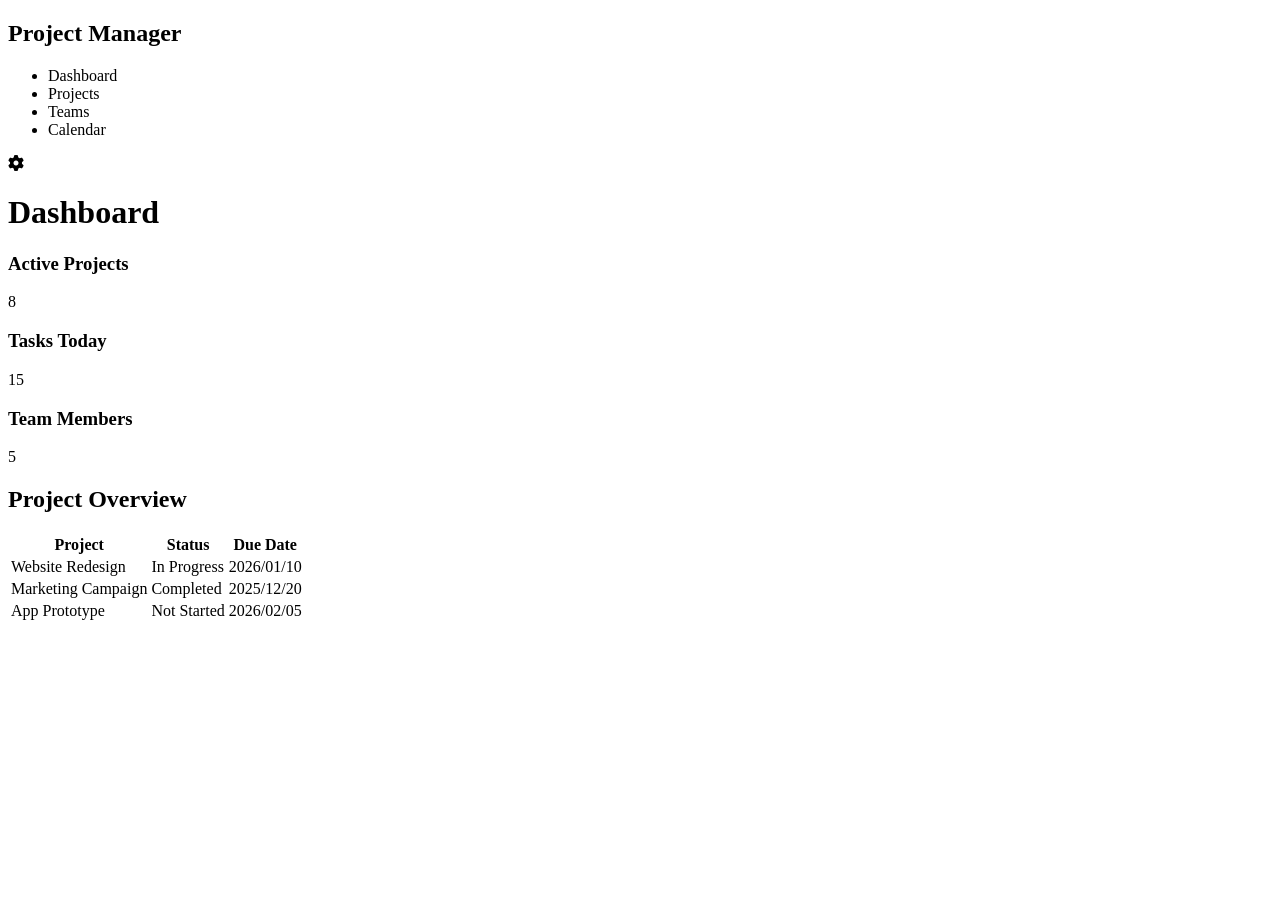
==== index.html @ d2f5beea "Rename Figma_to_Code_Project_Management_Dashboard.html to index.html" ====
<!DOCTYPE html>
<html lang="en">
	<head>
		<meta charset="UTF-8">
		<meta name="viewport" content="width=device-width, initial-scale=1.0">
		<title>Project Management Dashboard</title>
		<link href="https://fonts.googleapis.com/css2?family=DM+Serif+Display&display=swap" rel="stylesheet">
		<link rel="stylesheet" href="https://cdnjs.cloudflare.com/ajax/libs/font-awesome/6.5.2/css/all.min.css">
		<link rel="stylesheet" href="style.css">
	</head>
	<body>
		<div class="sidebar">
			<h2>Project Manager</h2>
				<ul>
					<li class="active">Dashboard</li>
					<li>Projects</li>
					<li>Teams</li>
					<li>Calendar</li>
			</ul>
			<div class="settings">
				<i class="fa-solid fa-gear"></i>
			</div>
		</div>
		<div class="main">
			<h1>Dashboard</h1>
				<div class="cards">
					<div class="card">
						<h3>Active Projects</h3>
							<p>8</p>
					</div>
					<div class="card">
						<h3>Tasks Today</h3>
							<p>15</p>
					</div>
					<div class="card">
						<h3>Team Members</h3>
							<p>5</p>
					</div>
				</div>

			<h2>Project Overview</h2>
				<table>
					<thead>
						<tr>
							<th>Project</th>
							<th>Status</th>
							<th>Due Date</th>
						</tr>
					</thead>
					<tbody>
						<tr>
							<td>Website Redesign</td>
							<td>
								<span class="status status--in-progress"> 
								<span class="dot"></span>
									In Progress
								</span>
							</td>
							<td>2026/01/10</td>
						</tr>
						<tr>
							<td>Marketing Campaign</td>
							<td>
								<span class="status status--completed"> 
								<span class="dot"></span>
									Completed
								</span>
							</td>
							<td>2025/12/20</td>
						</tr>
						<tr>
							<td>App Prototype</td>
							<td>
								<span class="status status--not-started">
								<span class="dot"></span>
									Not Started
								</span>
							</td>
							<td>2026/02/05</td>
						</tr>
					</tbody>
				</table>
		</div>
	</body>
</html>
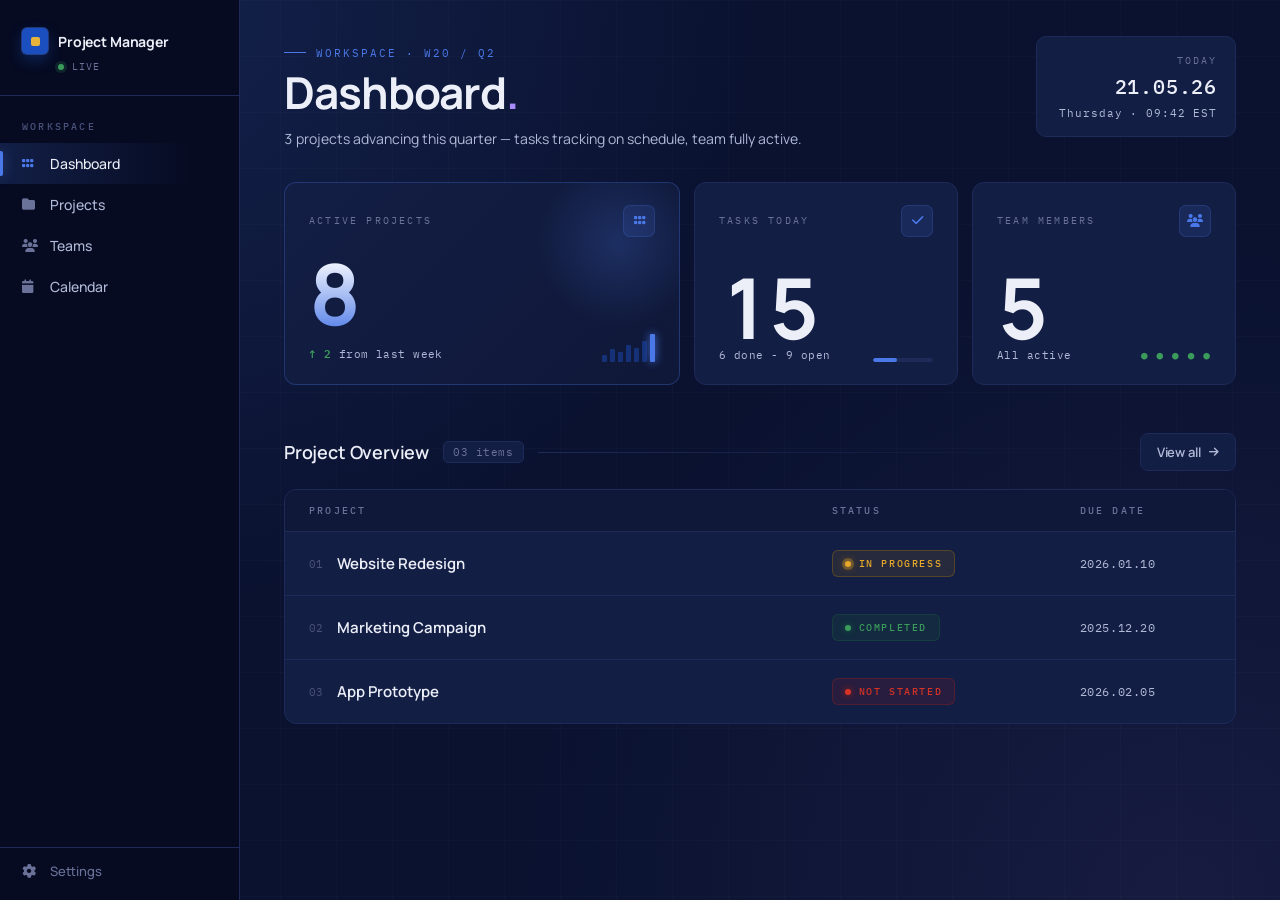
==== commit 512a5265: "Rewrote Dashboard Project" ====
--- a/index.html
+++ b/index.html
@@ -1,87 +1,1667 @@
 <!DOCTYPE html>
 <html lang="en">
-	<head>
-		<meta charset="UTF-8">
-		<meta name="viewport" content="width=device-width, initial-scale=1.0">
-		<title>Project Management Dashboard</title>
-		<link href="https://fonts.googleapis.com/css2?family=DM+Serif+Display&display=swap" rel="stylesheet">
-		<link rel="stylesheet" href="https://cdnjs.cloudflare.com/ajax/libs/font-awesome/6.5.2/css/all.min.css">
-		<link rel="stylesheet" href="style.css">
-	</head>
-	<body>
-		<div class="sidebar">
-			<h2>Project Manager</h2>
-				<ul>
-					<li class="active">Dashboard</li>
-					<li>Projects</li>
-					<li>Teams</li>
-					<li>Calendar</li>
-			</ul>
-			<div class="settings">
-				<i class="fa-solid fa-gear"></i>
-			</div>
-		</div>
-		<div class="main">
-			<h1>Dashboard</h1>
-				<div class="cards">
-					<div class="card">
-						<h3>Active Projects</h3>
-							<p>8</p>
-					</div>
-					<div class="card">
-						<h3>Tasks Today</h3>
-							<p>15</p>
-					</div>
-					<div class="card">
-						<h3>Team Members</h3>
-							<p>5</p>
-					</div>
-				</div>
-
-			<h2>Project Overview</h2>
-				<table>
-					<thead>
-						<tr>
-							<th>Project</th>
-							<th>Status</th>
-							<th>Due Date</th>
-						</tr>
-					</thead>
-					<tbody>
-						<tr>
-							<td>Website Redesign</td>
-							<td>
-								<span class="status status--in-progress"> 
-								<span class="dot"></span>
-									In Progress
-								</span>
-							</td>
-							<td>2026/01/10</td>
-						</tr>
-						<tr>
-							<td>Marketing Campaign</td>
-							<td>
-								<span class="status status--completed"> 
-								<span class="dot"></span>
-									Completed
-								</span>
-							</td>
-							<td>2025/12/20</td>
-						</tr>
-						<tr>
-							<td>App Prototype</td>
-							<td>
-								<span class="status status--not-started">
-								<span class="dot"></span>
-									Not Started
-								</span>
-							</td>
-							<td>2026/02/05</td>
-						</tr>
-					</tbody>
-				</table>
-		</div>
-	</body>
+<head>
+  <meta charset="UTF-8">
+  <meta name="viewport" content="width=device-width, initial-scale=1.0">
+  <title>Project Manager</title>
+  <link href="https://fonts.googleapis.com/css2?family=Manrope:wght@300;400;500;600;700;800&family=IBM+Plex+Mono:wght@400;500;600&display=swap" rel="stylesheet">
+  <link rel="stylesheet" href="https://cdnjs.cloudflare.com/ajax/libs/font-awesome/6.5.2/css/all.min.css">
+  <style>
+    :root {
+      --bg:                 #0A1230;
+      --bg-deep:            #060B22;
+      --surface:            #131E45;
+      --surface-hi:         #1A2856;
+      --surface-2:          #0F1838;
+      --ink:                #ECEFF8;
+      --ink-soft:           #B0B9D6;
+      --muted:              #6A7299;
+      --muted-low:          #4A527A;
+      --line:               #1E2A57;
+      --blue:               #1B4FC0;
+      --blue-bright:        #4A78E8;
+      --amber:              #E8B33A;
+      --accent:             #A78BFA;
+      --accent-deep:        #8B5CF6;
+      --accent-glow:        rgba(167,139,250,0.20);
+      --in-progress:        #BD8400;
+      --in-progress-br:     #E5A82A;
+      --completed:          #176336;
+      --completed-br:       #3A9B5A;
+      --not-started:        #AB2117;
+      --not-started-br:     #D43325;
+    }
+ 
+    * { box-sizing: border-box; }
+    html, body { margin: 0; padding: 0; }
+ 
+    body {
+      font-family: "Manrope", system-ui, sans-serif;
+      background: var(--bg);
+      color: var(--ink);
+      min-height: 100vh;
+      font-variant-numeric: tabular-nums;
+      -webkit-font-smoothing: antialiased;
+      background-image:
+        radial-gradient(circle at 12% 0%, rgba(74,120,232,0.14), transparent 42%),
+        radial-gradient(circle at 92% 100%, rgba(167,139,250,0.08), transparent 45%);
+    }
+    body::before {
+      content: '';
+      position: fixed;
+      inset: 0;
+      background-image:
+        linear-gradient(to right, rgba(255,255,255,0.02) 1px, transparent 1px),
+        linear-gradient(to bottom, rgba(255,255,255,0.02) 1px, transparent 1px);
+      background-size: 56px 56px;
+      pointer-events: none;
+      z-index: 0;
+    }
+ 
+    /* ============ SIDEBAR ============ */
+    .sidebar {
+      position: fixed;
+      top: 0; left: 0;
+      width: 240px;
+      height: 100vh;
+      background: var(--bg-deep);
+      border-right: 1px solid var(--line);
+      padding: 28px 0 20px;
+      display: flex;
+      flex-direction: column;
+      z-index: 10;
+    }
+    .brand {
+      padding: 0 22px 22px;
+      border-bottom: 1px solid var(--line);
+      margin-bottom: 24px;
+    }
+    .brand-row { display: flex; align-items: center; gap: 10px; margin-bottom: 6px; }
+    .brand-mark {
+      width: 26px; height: 26px;
+      background: var(--blue);
+      border-radius: 5px;
+      display: flex;
+      align-items: center;
+      justify-content: center;
+      box-shadow: 0 0 0 1px rgba(74,120,232,0.4), 0 6px 14px rgba(27,79,192,0.35);
+    }
+    .brand-mark::after {
+      content: '';
+      width: 9px; height: 9px;
+      background: var(--amber);
+      border-radius: 2px;
+    }
+    .brand-name {
+      font-size: 14px;
+      font-weight: 700;
+      letter-spacing: -0.01em;
+      color: var(--ink);
+    }
+    .brand-status {
+      display: flex;
+      align-items: center;
+      gap: 8px;
+      padding-left: 36px;
+      font-family: "IBM Plex Mono", monospace;
+      font-size: 10px;
+      letter-spacing: 0.1em;
+      color: var(--muted);
+      text-transform: uppercase;
+    }
+    .live-dot {
+      width: 6px; height: 6px;
+      background: var(--completed-br);
+      border-radius: 50%;
+      box-shadow: 0 0 0 3px rgba(58,155,90,0.18);
+      animation: live 2.2s ease-in-out infinite;
+    }
+    @keyframes live { 0%, 100% { opacity: 1; } 50% { opacity: 0.45; } }
+ 
+    .nav-label {
+      font-family: "IBM Plex Mono", monospace;
+      font-size: 10px;
+      font-weight: 500;
+      letter-spacing: 0.22em;
+      text-transform: uppercase;
+      color: var(--muted-low);
+      padding: 0 22px;
+      margin-bottom: 10px;
+    }
+    .sidebar ul { list-style: none; padding: 0; margin: 0; }
+    .sidebar li {
+      font-size: 14px;
+      font-weight: 500;
+      padding: 11px 22px;
+      cursor: pointer;
+      color: var(--ink-soft);
+      transition: all 0.2s ease;
+      position: relative;
+      display: flex;
+      align-items: center;
+      gap: 12px;
+      user-select: none;
+    }
+    .sidebar li i {
+      font-size: 13px;
+      width: 16px;
+      color: var(--muted);
+      transition: color 0.2s ease;
+    }
+    .sidebar li:hover {
+      color: var(--ink);
+      background: rgba(74,120,232,0.07);
+    }
+    .sidebar li:hover i { color: var(--ink-soft); }
+    .sidebar li.active {
+      color: var(--ink);
+      background: linear-gradient(to right, rgba(74,120,232,0.18), transparent 80%);
+    }
+    .sidebar li.active i { color: var(--blue-bright); }
+    .sidebar li.active::before {
+      content: '';
+      position: absolute;
+      left: 0; top: 8px; bottom: 8px;
+      width: 3px;
+      background: var(--blue-bright);
+      border-radius: 0 2px 2px 0;
+      box-shadow: 0 0 12px rgba(74,120,232,0.6);
+    }
+ 
+    .settings-trigger {
+      margin-top: auto;
+      padding: 14px 22px 0;
+      border-top: 1px solid var(--line);
+      padding-top: 14px;
+      display: flex;
+      align-items: center;
+      gap: 12px;
+      color: var(--muted);
+      cursor: pointer;
+      font-size: 13px;
+      font-weight: 500;
+      transition: color 0.2s ease;
+      user-select: none;
+    }
+    .settings-trigger i { font-size: 14px; width: 16px; transition: transform 0.4s ease; }
+    .settings-trigger:hover { color: var(--ink); }
+    .settings-trigger:hover i { transform: rotate(60deg); color: var(--accent); }
+ 
+    /* ============ MAIN ============ */
+    .main {
+      margin-left: 240px;
+      padding: 36px 44px 56px;
+      position: relative;
+      z-index: 1;
+      max-width: 1500px;
+    }
+ 
+    .top {
+      display: flex;
+      justify-content: space-between;
+      align-items: flex-start;
+      margin-bottom: 32px;
+      gap: 24px;
+    }
+    .eyebrow {
+      font-family: "IBM Plex Mono", monospace;
+      font-size: 11px;
+      letter-spacing: 0.18em;
+      text-transform: uppercase;
+      color: var(--blue-bright);
+      margin-bottom: 10px;
+      display: inline-flex;
+      align-items: center;
+      gap: 10px;
+    }
+    .eyebrow::before {
+      content: '';
+      width: 22px;
+      height: 1px;
+      background: var(--blue-bright);
+    }
+    h1 {
+      font-size: 44px;
+      font-weight: 700;
+      margin: 0;
+      letter-spacing: -0.025em;
+      line-height: 1;
+    }
+    h1 .accent-dot { color: var(--accent); }
+    .subhead {
+      margin-top: 14px;
+      font-size: 14px;
+      color: var(--ink-soft);
+      max-width: 520px;
+      line-height: 1.6;
+    }
+ 
+    .top-meta {
+      background: var(--surface);
+      border: 1px solid var(--line);
+      padding: 14px 18px;
+      border-radius: 10px;
+      font-family: "IBM Plex Mono", monospace;
+      font-size: 11px;
+      letter-spacing: 0.08em;
+      text-align: right;
+      color: var(--ink-soft);
+      line-height: 1.7;
+      min-width: 200px;
+    }
+    .top-meta .big {
+      font-size: 20px;
+      color: var(--ink);
+      font-weight: 500;
+      letter-spacing: 0.04em;
+      display: block;
+    }
+    .top-meta .small {
+      color: var(--muted);
+      font-size: 10px;
+      letter-spacing: 0.2em;
+      text-transform: uppercase;
+    }
+ 
+    /* ============ VIEW SWITCHING ============ */
+    .view { display: none; animation: viewIn 0.4s ease forwards; }
+    .view.active { display: block; }
+    @keyframes viewIn {
+      from { opacity: 0; transform: translateY(8px); }
+      to   { opacity: 1; transform: none; }
+    }
+ 
+    /* ============ BUTTONS ============ */
+    .btn {
+      font-family: "Manrope", sans-serif;
+      font-size: 13px;
+      font-weight: 600;
+      padding: 9px 16px;
+      border-radius: 8px;
+      cursor: pointer;
+      border: 1px solid transparent;
+      transition: all 0.2s ease;
+      display: inline-flex;
+      align-items: center;
+      gap: 8px;
+      letter-spacing: -0.005em;
+    }
+    .btn i { font-size: 11px; }
+    .btn-primary {
+      background: var(--accent-deep);
+      color: #fff;
+      border-color: var(--accent);
+      box-shadow: 0 0 0 1px rgba(167,139,250,0.3), 0 6px 16px rgba(139,92,246,0.3);
+    }
+    .btn-primary:hover {
+      background: var(--accent);
+      transform: translateY(-1px);
+      box-shadow: 0 0 0 1px rgba(167,139,250,0.5), 0 10px 22px rgba(139,92,246,0.4);
+    }
+    .btn-ghost {
+      background: var(--surface);
+      color: var(--ink-soft);
+      border-color: var(--line);
+    }
+    .btn-ghost:hover {
+      color: var(--ink);
+      border-color: var(--accent);
+      background: var(--surface-hi);
+    }
+    .btn-ghost.active {
+      color: var(--accent);
+      border-color: var(--accent);
+      background: var(--accent-glow);
+    }
+ 
+    /* ============ CARDS (Dashboard) ============ */
+    .cards {
+      display: grid;
+      grid-template-columns: 1.5fr 1fr 1fr;
+      gap: 14px;
+      margin-bottom: 48px;
+    }
+    .card {
+      background: var(--surface);
+      border: 1px solid var(--line);
+      border-radius: 12px;
+      padding: 22px 24px;
+      position: relative;
+      overflow: hidden;
+      transition: all 0.25s ease;
+      min-height: 200px;
+      display: flex;
+      flex-direction: column;
+      justify-content: space-between;
+    }
+    .card:hover {
+      border-color: rgba(74,120,232,0.45);
+      background: var(--surface-hi);
+      transform: translateY(-2px);
+    }
+    .card.featured {
+      background: linear-gradient(135deg, var(--surface) 0%, var(--surface-2) 100%);
+      border-color: rgba(74,120,232,0.3);
+    }
+    .card.featured::before {
+      content: '';
+      position: absolute;
+      top: -30px; right: -30px;
+      width: 180px; height: 180px;
+      background: radial-gradient(circle, rgba(74,120,232,0.22), transparent 65%);
+      pointer-events: none;
+    }
+    .card-head { display: flex; justify-content: space-between; align-items: center; }
+    .card-label {
+      font-family: "IBM Plex Mono", monospace;
+      font-size: 10px;
+      letter-spacing: 0.22em;
+      text-transform: uppercase;
+      color: var(--muted);
+    }
+    .card-icon {
+      width: 32px; height: 32px;
+      border-radius: 7px;
+      background: rgba(74,120,232,0.12);
+      border: 1px solid rgba(74,120,232,0.2);
+      display: flex; align-items: center; justify-content: center;
+      color: var(--blue-bright);
+      font-size: 13px;
+    }
+    .card-value {
+      font-size: 84px;
+      font-weight: 700;
+      line-height: 0.9;
+      letter-spacing: -0.04em;
+      color: var(--ink);
+      margin: 18px 0 4px;
+    }
+    .card.featured .card-value {
+      background: linear-gradient(180deg, #fff 0%, var(--blue-bright) 110%);
+      -webkit-background-clip: text;
+      background-clip: text;
+      -webkit-text-fill-color: transparent;
+    }
+    .card-foot {
+      display: flex;
+      justify-content: space-between;
+      align-items: flex-end;
+      font-family: "IBM Plex Mono", monospace;
+      font-size: 11px;
+      color: var(--ink-soft);
+      letter-spacing: 0.04em;
+    }
+    .delta-up   { color: var(--completed-br); font-weight: 600; }
+    .delta-down { color: var(--not-started-br); font-weight: 600; }
+ 
+    .mini-bars { display: flex; gap: 3px; align-items: flex-end; height: 28px; }
+    .mini-bar { width: 5px; background: var(--blue); opacity: 0.45; border-radius: 1px; }
+    .mini-bar.peak {
+      background: var(--blue-bright);
+      opacity: 1;
+      box-shadow: 0 0 8px var(--blue-bright);
+    }
+ 
+    .progress-track {
+      height: 4px;
+      background: var(--line);
+      border-radius: 2px;
+      overflow: hidden;
+      width: 60px;
+    }
+    .progress-fill { height: 100%; background: var(--blue-bright); border-radius: 2px; }
+ 
+    /* ============ SECTION HEADING ============ */
+    .section {
+      display: flex;
+      align-items: center;
+      gap: 14px;
+      margin-bottom: 18px;
+    }
+    .section h2 {
+      font-size: 18px;
+      font-weight: 600;
+      margin: 0;
+      letter-spacing: -0.01em;
+      color: var(--ink);
+    }
+    .section .count {
+      font-family: "IBM Plex Mono", monospace;
+      font-size: 11px;
+      color: var(--muted);
+      padding: 3px 9px;
+      background: var(--surface);
+      border: 1px solid var(--line);
+      border-radius: 5px;
+      letter-spacing: 0.05em;
+    }
+    .section .rule {
+      flex: 1;
+      height: 1px;
+      background: linear-gradient(to right, var(--line), transparent);
+    }
+ 
+    /* ============ TABLE ============ */
+    .table-wrap {
+      background: var(--surface);
+      border: 1px solid var(--line);
+      border-radius: 12px;
+      overflow: hidden;
+    }
+    table { width: 100%; border-collapse: collapse; }
+    thead th {
+      font-family: "IBM Plex Mono", monospace;
+      font-size: 10px;
+      font-weight: 500;
+      letter-spacing: 0.22em;
+      text-transform: uppercase;
+      color: var(--muted);
+      text-align: left;
+      padding: 14px 24px;
+      background: var(--surface-2);
+      border-bottom: 1px solid var(--line);
+    }
+    tbody td {
+      padding: 18px 24px;
+      border-bottom: 1px solid var(--line);
+      font-size: 14px;
+      vertical-align: middle;
+    }
+    tbody tr:last-child td { border-bottom: none; }
+    tbody tr { transition: background 0.2s ease; cursor: pointer; }
+    tbody tr:hover { background: var(--surface-hi); }
+ 
+    .project-name {
+      font-size: 15px;
+      font-weight: 600;
+      color: var(--ink);
+      display: flex;
+      align-items: center;
+      gap: 14px;
+    }
+    .project-name .idx {
+      font-family: "IBM Plex Mono", monospace;
+      font-size: 11px;
+      color: var(--muted-low);
+      font-weight: 400;
+    }
+    .due-date {
+      font-family: "IBM Plex Mono", monospace;
+      font-size: 12px;
+      color: var(--ink-soft);
+      letter-spacing: 0.05em;
+    }
+ 
+    /* ============ STATUS PILLS ============ */
+    .status {
+      display: inline-flex;
+      align-items: center;
+      gap: 8px;
+      font-family: "IBM Plex Mono", monospace;
+      font-size: 10px;
+      font-weight: 500;
+      letter-spacing: 0.16em;
+      text-transform: uppercase;
+      padding: 6px 12px;
+      border-radius: 6px;
+      white-space: nowrap;
+    }
+    .status .dot {
+      width: 6px; height: 6px;
+      border-radius: 50%;
+      flex-shrink: 0;
+      position: relative;
+    }
+    .status--in-progress {
+      background: rgba(189,132,0,0.12);
+      color: var(--in-progress-br);
+      border: 1px solid rgba(189,132,0,0.3);
+    }
+    .status--in-progress .dot { background: var(--in-progress-br); box-shadow: 0 0 8px var(--in-progress); }
+    .status--in-progress .dot::after {
+      content:''; position:absolute; inset:-3px;
+      border-radius:50%; background: var(--in-progress-br);
+      opacity: 0.3; animation: pulse 2s infinite;
+    }
+    .status--completed {
+      background: rgba(23,99,54,0.18);
+      color: var(--completed-br);
+      border: 1px solid rgba(23,99,54,0.35);
+    }
+    .status--completed .dot { background: var(--completed-br); box-shadow: 0 0 6px var(--completed); }
+    .status--not-started {
+      background: rgba(171,33,23,0.14);
+      color: var(--not-started-br);
+      border: 1px solid rgba(171,33,23,0.32);
+    }
+    .status--not-started .dot { background: var(--not-started-br); box-shadow: 0 0 6px var(--not-started); }
+    @keyframes pulse {
+      0%, 100% { opacity: 0; transform: scale(0.7); }
+      50%      { opacity: 0.35; transform: scale(1.6); }
+    }
+ 
+    /* ============ TOOLBAR (Projects/Teams) ============ */
+    .toolbar {
+      display: flex;
+      align-items: center;
+      gap: 12px;
+      margin-bottom: 24px;
+      flex-wrap: wrap;
+    }
+    .search-wrap {
+      flex: 1;
+      max-width: 360px;
+      position: relative;
+    }
+    .search-wrap i {
+      position: absolute;
+      left: 14px; top: 50%;
+      transform: translateY(-50%);
+      color: var(--muted);
+      font-size: 12px;
+    }
+    .search-input {
+      width: 100%;
+      background: var(--surface);
+      border: 1px solid var(--line);
+      border-radius: 8px;
+      padding: 10px 14px 10px 36px;
+      color: var(--ink);
+      font-family: "Manrope", sans-serif;
+      font-size: 13px;
+      outline: none;
+      transition: border-color 0.2s ease;
+    }
+    .search-input::placeholder { color: var(--muted); }
+    .search-input:focus { border-color: var(--accent); box-shadow: 0 0 0 3px var(--accent-glow); }
+ 
+    .filter-group { display: flex; gap: 6px; }
+ 
+    /* ============ PROJECT CARDS (Projects view) ============ */
+    .project-grid {
+      display: grid;
+      grid-template-columns: repeat(auto-fill, minmax(320px, 1fr));
+      gap: 14px;
+    }
+    .project-card {
+      background: var(--surface);
+      border: 1px solid var(--line);
+      border-radius: 12px;
+      padding: 20px 22px;
+      position: relative;
+      transition: all 0.25s ease;
+      cursor: pointer;
+      overflow: hidden;
+    }
+    .project-card:hover {
+      border-color: rgba(167,139,250,0.45);
+      background: var(--surface-hi);
+      transform: translateY(-2px);
+    }
+    .project-card.priority-high::before {
+      content: '';
+      position: absolute;
+      top: 0; left: 0; width: 3px; height: 100%;
+      background: var(--accent);
+      box-shadow: 0 0 12px var(--accent);
+    }
+    .project-card-head {
+      display: flex;
+      justify-content: space-between;
+      align-items: flex-start;
+      margin-bottom: 14px;
+    }
+    .project-card h3 {
+      font-size: 16px;
+      font-weight: 600;
+      margin: 0 0 4px;
+      letter-spacing: -0.01em;
+    }
+    .project-card .sub {
+      font-family: "IBM Plex Mono", monospace;
+      font-size: 10px;
+      color: var(--muted);
+      letter-spacing: 0.1em;
+      text-transform: uppercase;
+    }
+    .priority-badge {
+      font-family: "IBM Plex Mono", monospace;
+      font-size: 9px;
+      font-weight: 600;
+      letter-spacing: 0.18em;
+      text-transform: uppercase;
+      padding: 3px 8px;
+      border-radius: 4px;
+      background: var(--accent-glow);
+      color: var(--accent);
+      border: 1px solid rgba(167,139,250,0.3);
+    }
+    .project-meta {
+      display: flex;
+      justify-content: space-between;
+      align-items: center;
+      margin-top: 14px;
+      padding-top: 14px;
+      border-top: 1px solid var(--line);
+    }
+    .avatars { display: flex; }
+    .avatar-mini {
+      width: 24px; height: 24px;
+      border-radius: 50%;
+      border: 2px solid var(--surface);
+      margin-left: -6px;
+      display: flex;
+      align-items: center;
+      justify-content: center;
+      font-size: 10px;
+      font-weight: 600;
+      color: #fff;
+    }
+    .avatar-mini:first-child { margin-left: 0; }
+    .project-progress {
+      margin-top: 14px;
+    }
+    .project-progress .row {
+      display: flex;
+      justify-content: space-between;
+      margin-bottom: 6px;
+      font-family: "IBM Plex Mono", monospace;
+      font-size: 10px;
+      color: var(--muted);
+      letter-spacing: 0.1em;
+      text-transform: uppercase;
+    }
+    .project-progress .row span:last-child { color: var(--ink-soft); }
+    .project-progress .track {
+      height: 4px;
+      background: var(--line);
+      border-radius: 2px;
+      overflow: hidden;
+    }
+    .project-progress .fill { height: 100%; background: var(--blue-bright); border-radius: 2px; }
+    .project-progress .fill.violet { background: var(--accent); }
+    .project-progress .fill.green { background: var(--completed-br); }
+ 
+    /* ============ TEAM CARDS ============ */
+    .team-grid {
+      display: grid;
+      grid-template-columns: repeat(auto-fill, minmax(260px, 1fr));
+      gap: 14px;
+    }
+    .team-card {
+      background: var(--surface);
+      border: 1px solid var(--line);
+      border-radius: 12px;
+      padding: 24px;
+      text-align: center;
+      transition: all 0.25s ease;
+      position: relative;
+      overflow: hidden;
+    }
+    .team-card:hover {
+      border-color: rgba(167,139,250,0.4);
+      background: var(--surface-hi);
+      transform: translateY(-2px);
+    }
+    .team-card::before {
+      content: '';
+      position: absolute;
+      top: 0; left: 0; right: 0;
+      height: 60px;
+      background: linear-gradient(180deg, var(--accent-glow), transparent);
+      pointer-events: none;
+    }
+    .avatar-lg {
+      width: 64px; height: 64px;
+      border-radius: 50%;
+      display: flex;
+      align-items: center;
+      justify-content: center;
+      font-size: 22px;
+      font-weight: 700;
+      color: #fff;
+      margin: 0 auto 14px;
+      position: relative;
+      z-index: 1;
+      letter-spacing: -0.01em;
+    }
+    .team-card h3 {
+      font-size: 16px;
+      font-weight: 600;
+      margin: 0 0 4px;
+      letter-spacing: -0.01em;
+    }
+    .team-card .role {
+      font-family: "IBM Plex Mono", monospace;
+      font-size: 10px;
+      color: var(--muted);
+      letter-spacing: 0.12em;
+      text-transform: uppercase;
+      margin-bottom: 18px;
+    }
+    .team-stats {
+      display: flex;
+      gap: 14px;
+      justify-content: center;
+      padding-top: 14px;
+      border-top: 1px solid var(--line);
+    }
+    .team-stats .stat .num {
+      font-size: 20px;
+      font-weight: 700;
+      color: var(--ink);
+      letter-spacing: -0.02em;
+    }
+    .team-stats .stat .lbl {
+      font-family: "IBM Plex Mono", monospace;
+      font-size: 9px;
+      color: var(--muted);
+      letter-spacing: 0.15em;
+      text-transform: uppercase;
+      margin-top: 2px;
+    }
+    .online-dot {
+      position: absolute;
+      bottom: 0; right: 0;
+      width: 14px; height: 14px;
+      border-radius: 50%;
+      background: var(--completed-br);
+      border: 3px solid var(--surface);
+    }
+ 
+    /* ============ CALENDAR ============ */
+    .cal-layout {
+      display: grid;
+      grid-template-columns: 1fr 320px;
+      gap: 14px;
+    }
+    .calendar {
+      background: var(--surface);
+      border: 1px solid var(--line);
+      border-radius: 12px;
+      padding: 22px;
+    }
+    .cal-header {
+      display: flex;
+      justify-content: space-between;
+      align-items: center;
+      margin-bottom: 18px;
+    }
+    .cal-title {
+      font-size: 20px;
+      font-weight: 600;
+      letter-spacing: -0.01em;
+    }
+    .cal-title .yr { color: var(--muted); font-weight: 400; }
+    .cal-nav { display: flex; gap: 6px; }
+    .cal-nav button {
+      width: 32px; height: 32px;
+      border-radius: 6px;
+      background: var(--surface-2);
+      border: 1px solid var(--line);
+      color: var(--ink-soft);
+      cursor: pointer;
+      font-size: 11px;
+      transition: all 0.2s;
+    }
+    .cal-nav button:hover { color: var(--accent); border-color: var(--accent); }
+    .cal-weekdays {
+      display: grid;
+      grid-template-columns: repeat(7, 1fr);
+      gap: 6px;
+      margin-bottom: 6px;
+    }
+    .cal-weekdays div {
+      font-family: "IBM Plex Mono", monospace;
+      font-size: 10px;
+      color: var(--muted);
+      letter-spacing: 0.15em;
+      text-transform: uppercase;
+      text-align: center;
+      padding: 8px 0;
+    }
+    .cal-grid {
+      display: grid;
+      grid-template-columns: repeat(7, 1fr);
+      gap: 6px;
+    }
+    .cal-day {
+      aspect-ratio: 1;
+      border: 1px solid transparent;
+      border-radius: 8px;
+      padding: 8px;
+      cursor: pointer;
+      transition: all 0.2s ease;
+      position: relative;
+      background: var(--surface-2);
+      display: flex;
+      flex-direction: column;
+      justify-content: space-between;
+    }
+    .cal-day:hover { border-color: var(--accent); background: var(--surface-hi); }
+    .cal-day.empty { background: transparent; cursor: default; }
+    .cal-day.empty:hover { border-color: transparent; }
+    .cal-day .num {
+      font-size: 13px;
+      font-weight: 500;
+      color: var(--ink-soft);
+    }
+    .cal-day.today {
+      background: var(--accent-glow);
+      border-color: var(--accent);
+    }
+    .cal-day.today .num { color: var(--accent); font-weight: 700; }
+    .cal-day.selected {
+      background: var(--accent-deep);
+      border-color: var(--accent);
+      box-shadow: 0 0 0 3px var(--accent-glow);
+    }
+    .cal-day.selected .num { color: #fff; }
+    .cal-day .events {
+      display: flex;
+      gap: 3px;
+      flex-wrap: wrap;
+    }
+    .cal-day .ev-dot {
+      width: 5px; height: 5px;
+      border-radius: 50%;
+    }
+    .ev-dot.in-progress { background: var(--in-progress-br); }
+    .ev-dot.completed   { background: var(--completed-br); }
+    .ev-dot.not-started { background: var(--not-started-br); }
+ 
+    .deadlines {
+      background: var(--surface);
+      border: 1px solid var(--line);
+      border-radius: 12px;
+      padding: 22px;
+    }
+    .deadlines h3 {
+      font-size: 14px;
+      font-weight: 600;
+      margin: 0 0 4px;
+    }
+    .deadlines .sub {
+      font-family: "IBM Plex Mono", monospace;
+      font-size: 10px;
+      color: var(--muted);
+      letter-spacing: 0.15em;
+      text-transform: uppercase;
+      margin-bottom: 18px;
+    }
+    .deadline-item {
+      padding: 14px 0;
+      border-bottom: 1px solid var(--line);
+      display: flex;
+      gap: 12px;
+      align-items: flex-start;
+    }
+    .deadline-item:last-child { border-bottom: none; }
+    .deadline-date {
+      font-family: "IBM Plex Mono", monospace;
+      font-size: 11px;
+      color: var(--ink-soft);
+      letter-spacing: 0.05em;
+      min-width: 56px;
+    }
+    .deadline-info { flex: 1; }
+    .deadline-info .name {
+      font-size: 13px;
+      font-weight: 600;
+      margin-bottom: 4px;
+    }
+    .deadline-info .meta {
+      font-family: "IBM Plex Mono", monospace;
+      font-size: 10px;
+      color: var(--muted);
+      letter-spacing: 0.1em;
+      text-transform: uppercase;
+    }
+ 
+    /* ============ MODAL (Settings) ============ */
+    .modal-bg {
+      position: fixed;
+      inset: 0;
+      background: rgba(6,11,34,0.7);
+      backdrop-filter: blur(8px);
+      -webkit-backdrop-filter: blur(8px);
+      z-index: 100;
+      display: none;
+      align-items: center;
+      justify-content: center;
+      padding: 20px;
+    }
+    .modal-bg.open { display: flex; animation: bgIn 0.25s ease; }
+    @keyframes bgIn { from { opacity: 0; } to { opacity: 1; } }
+    .modal {
+      background: var(--surface);
+      border: 1px solid var(--line);
+      border-radius: 14px;
+      width: 100%;
+      max-width: 520px;
+      max-height: 85vh;
+      overflow: auto;
+      animation: modalIn 0.3s ease;
+      box-shadow: 0 30px 80px rgba(0,0,0,0.5);
+    }
+    @keyframes modalIn {
+      from { opacity: 0; transform: translateY(20px) scale(0.98); }
+      to   { opacity: 1; transform: none; }
+    }
+    .modal-head {
+      padding: 22px 24px;
+      border-bottom: 1px solid var(--line);
+      display: flex;
+      justify-content: space-between;
+      align-items: center;
+    }
+    .modal-head h2 {
+      font-size: 18px;
+      font-weight: 700;
+      margin: 0;
+      letter-spacing: -0.01em;
+    }
+    .modal-close {
+      background: var(--surface-2);
+      border: 1px solid var(--line);
+      width: 30px; height: 30px;
+      border-radius: 6px;
+      color: var(--muted);
+      cursor: pointer;
+      font-size: 12px;
+      transition: all 0.2s;
+    }
+    .modal-close:hover { color: var(--ink); border-color: var(--accent); }
+    .modal-body { padding: 8px 24px 22px; }
+    .setting-section {
+      padding: 18px 0;
+      border-bottom: 1px solid var(--line);
+    }
+    .setting-section:last-child { border-bottom: none; }
+    .setting-section h3 {
+      font-family: "IBM Plex Mono", monospace;
+      font-size: 10px;
+      font-weight: 500;
+      letter-spacing: 0.22em;
+      text-transform: uppercase;
+      color: var(--muted);
+      margin: 0 0 14px;
+    }
+    .setting-row {
+      display: flex;
+      justify-content: space-between;
+      align-items: center;
+      padding: 10px 0;
+      gap: 16px;
+    }
+    .setting-row .label {
+      font-size: 13px;
+      font-weight: 500;
+    }
+    .setting-row .hint {
+      font-size: 11px;
+      color: var(--muted);
+      margin-top: 2px;
+    }
+    .toggle {
+      position: relative;
+      width: 38px; height: 22px;
+      background: var(--surface-2);
+      border: 1px solid var(--line);
+      border-radius: 999px;
+      cursor: pointer;
+      transition: all 0.2s ease;
+      flex-shrink: 0;
+    }
+    .toggle::after {
+      content: '';
+      position: absolute;
+      top: 2px; left: 2px;
+      width: 16px; height: 16px;
+      background: var(--muted);
+      border-radius: 50%;
+      transition: all 0.2s ease;
+    }
+    .toggle.on { background: var(--accent-deep); border-color: var(--accent); }
+    .toggle.on::after { left: 18px; background: #fff; }
+ 
+    .input-text {
+      width: 100%;
+      background: var(--surface-2);
+      border: 1px solid var(--line);
+      border-radius: 6px;
+      padding: 9px 12px;
+      color: var(--ink);
+      font-family: "Manrope", sans-serif;
+      font-size: 13px;
+      outline: none;
+    }
+    .input-text:focus { border-color: var(--accent); box-shadow: 0 0 0 3px var(--accent-glow); }
+ 
+    .theme-options { display: flex; gap: 8px; }
+    .theme-opt {
+      flex: 1;
+      padding: 10px 12px;
+      border-radius: 6px;
+      border: 1px solid var(--line);
+      background: var(--surface-2);
+      cursor: pointer;
+      font-size: 11px;
+      font-weight: 500;
+      color: var(--ink-soft);
+      text-align: center;
+      transition: all 0.2s;
+      font-family: "IBM Plex Mono", monospace;
+      letter-spacing: 0.1em;
+      text-transform: uppercase;
+    }
+    .theme-opt.active {
+      border-color: var(--accent);
+      color: var(--accent);
+      background: var(--accent-glow);
+    }
+ 
+    .modal-foot {
+      padding: 18px 24px;
+      border-top: 1px solid var(--line);
+      display: flex;
+      justify-content: flex-end;
+      gap: 10px;
+    }
+ 
+    /* ============ TOAST ============ */
+    .toast {
+      position: fixed;
+      bottom: 32px;
+      left: 50%;
+      transform: translateX(-50%) translateY(20px);
+      background: var(--surface);
+      border: 1px solid var(--accent);
+      border-radius: 8px;
+      padding: 10px 16px;
+      font-size: 13px;
+      color: var(--ink);
+      box-shadow: 0 12px 32px rgba(0,0,0,0.4), 0 0 0 3px var(--accent-glow);
+      opacity: 0;
+      pointer-events: none;
+      transition: all 0.3s ease;
+      z-index: 200;
+      display: flex;
+      align-items: center;
+      gap: 10px;
+    }
+    .toast i { color: var(--accent); }
+    .toast.show {
+      opacity: 1;
+      transform: translateX(-50%) translateY(0);
+    }
+ 
+    /* ============ LOAD ANIM ============ */
+    .reveal { opacity: 0; transform: translateY(10px); animation: reveal 0.6s ease forwards; }
+    .reveal:nth-child(1) { animation-delay: 0.05s; }
+    .reveal:nth-child(2) { animation-delay: 0.13s; }
+    .reveal:nth-child(3) { animation-delay: 0.21s; }
+    .reveal:nth-child(4) { animation-delay: 0.29s; }
+    .reveal:nth-child(5) { animation-delay: 0.37s; }
+    .reveal:nth-child(6) { animation-delay: 0.45s; }
+    .reveal:nth-child(7) { animation-delay: 0.53s; }
+    .reveal:nth-child(8) { animation-delay: 0.61s; }
+    @keyframes reveal { to { opacity: 1; transform: none; } }
+ 
+    /* ============ RESPONSIVE ============ */
+    @media (max-width: 1100px) {
+      .cards { grid-template-columns: 1fr 1fr; }
+      .card.featured { grid-column: span 2; }
+      .cal-layout { grid-template-columns: 1fr; }
+    }
+    @media (max-width: 800px) {
+      .sidebar {
+        position: relative;
+        width: 100%; height: auto;
+        padding: 14px 18px;
+        flex-direction: row;
+        align-items: center;
+        gap: 16px;
+        border-right: none;
+        border-bottom: 1px solid var(--line);
+        flex-wrap: wrap;
+      }
+      .brand { border: none; padding: 0; margin: 0; }
+      .nav-label, .brand-status, .settings-trigger span { display: none; }
+      .sidebar ul { display: flex; gap: 4px; flex-wrap: wrap; margin-left: auto; }
+      .sidebar li { padding: 8px 10px; font-size: 13px; }
+      .sidebar li.active::before { display: none; }
+      .sidebar li i { display: none; }
+      .settings-trigger { margin: 0; padding: 0; border: none; }
+      .main { margin-left: 0; padding: 24px 18px 48px; }
+      .top { flex-direction: column; }
+      .top-meta { width: 100%; text-align: left; }
+      h1 { font-size: 32px; }
+      .cards { grid-template-columns: 1fr; }
+      .card.featured { grid-column: span 1; }
+      .card-value { font-size: 56px; }
+      thead th, tbody td { padding: 12px; }
+      .project-name { font-size: 13px; }
+    }
+  </style>
+</head>
+<body>
+ 
+  <aside class="sidebar">
+    <div class="brand">
+      <div class="brand-row">
+        <div class="brand-mark"></div>
+        <div class="brand-name">Project Manager</div>
+      </div>
+      <div class="brand-status"><span class="live-dot"></span>Live</div>
+    </div>
+ 
+    <div class="nav-label">Workspace</div>
+    <ul id="nav">
+      <li class="active" data-view="dashboard"><i class="fa-solid fa-grip"></i>Dashboard</li>
+      <li data-view="projects"><i class="fa-solid fa-folder"></i>Projects</li>
+      <li data-view="teams"><i class="fa-solid fa-users"></i>Teams</li>
+      <li data-view="calendar"><i class="fa-solid fa-calendar"></i>Calendar</li>
+    </ul>
+ 
+    <div class="settings-trigger" id="open-settings">
+      <i class="fa-solid fa-gear"></i>
+      <span>Settings</span>
+    </div>
+  </aside>
+ 
+  <main class="main">
+ 
+    <div class="top">
+      <div>
+        <div class="eyebrow" id="eyebrow">Workspace · W20 / Q2</div>
+        <h1 id="page-title">Dashboard<span class="accent-dot">.</span></h1>
+        <div class="subhead" id="page-sub">3 projects advancing this quarter — tasks tracking on schedule, team fully active.</div>
+      </div>
+      <div class="top-meta">
+        <span class="small">Today</span>
+        <span class="big">21.05.26</span>
+        Thursday · 09:42 EST
+      </div>
+    </div>
+ 
+    <!-- =================== DASHBOARD VIEW =================== -->
+    <div class="view active" data-view="dashboard">
+      <div class="cards">
+        <div class="card featured reveal">
+          <div class="card-head">
+            <span class="card-label">Active Projects</span>
+            <div class="card-icon"><i class="fa-solid fa-grip"></i></div>
+          </div>
+          <div>
+            <div class="card-value">8</div>
+            <div class="card-foot">
+              <span><span class="delta-up">↑ 2</span> from last week</span>
+              <div class="mini-bars">
+                <div class="mini-bar" style="height:28%"></div>
+                <div class="mini-bar" style="height:48%"></div>
+                <div class="mini-bar" style="height:38%"></div>
+                <div class="mini-bar" style="height:62%"></div>
+                <div class="mini-bar" style="height:52%"></div>
+                <div class="mini-bar" style="height:78%"></div>
+                <div class="mini-bar peak" style="height:100%"></div>
+              </div>
+            </div>
+          </div>
+        </div>
+ 
+        <div class="card reveal">
+          <div class="card-head">
+            <span class="card-label">Tasks Today</span>
+            <div class="card-icon"><i class="fa-solid fa-check"></i></div>
+          </div>
+          <div>
+            <div class="card-value">15</div>
+            <div class="card-foot">
+              <span>6 done - 9 open</span>
+              <div class="progress-track"><div class="progress-fill" style="width:40%"></div></div>
+            </div>
+          </div>
+        </div>
+ 
+        <div class="card reveal">
+          <div class="card-head">
+            <span class="card-label">Team Members</span>
+            <div class="card-icon"><i class="fa-solid fa-users"></i></div>
+          </div>
+          <div>
+            <div class="card-value">5</div>
+            <div class="card-foot">
+              <span>All active</span>
+              <span style="color:var(--completed-br); letter-spacing:1px">● ● ● ● ●</span>
+            </div>
+          </div>
+        </div>
+      </div>
+ 
+      <div class="section">
+        <h2>Project Overview</h2>
+        <span class="count">03 items</span>
+        <span class="rule"></span>
+        <button class="btn btn-ghost" onclick="switchView('projects')">View all<i class="fa-solid fa-arrow-right"></i></button>
+      </div>
+ 
+      <div class="table-wrap">
+        <table>
+          <thead>
+            <tr>
+              <th style="width:55%">Project</th>
+              <th>Status</th>
+              <th>Due Date</th>
+            </tr>
+          </thead>
+          <tbody>
+            <tr onclick="switchView('projects')">
+              <td><div class="project-name"><span class="idx">01</span>Website Redesign</div></td>
+              <td><span class="status status--in-progress"><span class="dot"></span>In Progress</span></td>
+              <td class="due-date">2026.01.10</td>
+            </tr>
+            <tr onclick="switchView('projects')">
+              <td><div class="project-name"><span class="idx">02</span>Marketing Campaign</div></td>
+              <td><span class="status status--completed"><span class="dot"></span>Completed</span></td>
+              <td class="due-date">2025.12.20</td>
+            </tr>
+            <tr onclick="switchView('projects')">
+              <td><div class="project-name"><span class="idx">03</span>App Prototype</div></td>
+              <td><span class="status status--not-started"><span class="dot"></span>Not Started</span></td>
+              <td class="due-date">2026.02.05</td>
+            </tr>
+          </tbody>
+        </table>
+      </div>
+    </div>
+ 
+    <!-- =================== PROJECTS VIEW =================== -->
+    <div class="view" data-view="projects">
+      <div class="toolbar">
+        <div class="search-wrap">
+          <i class="fa-solid fa-search"></i>
+          <input type="text" class="search-input" id="project-search" placeholder="Search projects…">
+        </div>
+        <div class="filter-group">
+          <button class="btn btn-ghost active" data-filter="all">All</button>
+          <button class="btn btn-ghost" data-filter="in-progress">In Progress</button>
+          <button class="btn btn-ghost" data-filter="completed">Completed</button>
+          <button class="btn btn-ghost" data-filter="not-started">Not Started</button>
+        </div>
+        <button class="btn btn-primary" style="margin-left:auto" onclick="toast('Project created')">
+          <i class="fa-solid fa-plus"></i>New Project
+        </button>
+      </div>
+ 
+      <div class="project-grid" id="project-grid">
+      </div>
+    </div>
+ 
+    <!-- =================== TEAMS VIEW =================== -->
+    <div class="view" data-view="teams">
+      <div class="toolbar">
+        <div class="search-wrap">
+          <i class="fa-solid fa-search"></i>
+          <input type="text" class="search-input" id="team-search" placeholder="Search team members…">
+        </div>
+        <button class="btn btn-primary" style="margin-left:auto" onclick="toast('Invitation sent')">
+          <i class="fa-solid fa-user-plus"></i>Invite Member
+        </button>
+      </div>
+ 
+      <div class="team-grid" id="team-grid">
+      </div>
+    </div>
+ 
+    <!-- =================== CALENDAR VIEW =================== -->
+    <div class="view" data-view="calendar">
+      <div class="cal-layout">
+        <div class="calendar">
+          <div class="cal-header">
+            <div class="cal-title" id="cal-title">May <span class="yr">2026</span></div>
+            <div class="cal-nav">
+              <button id="cal-prev"><i class="fa-solid fa-chevron-left"></i></button>
+              <button id="cal-today">Today</button>
+              <button id="cal-next"><i class="fa-solid fa-chevron-right"></i></button>
+            </div>
+          </div>
+          <div class="cal-weekdays">
+            <div>Sun</div><div>Mon</div><div>Tue</div><div>Wed</div><div>Thu</div><div>Fri</div><div>Sat</div>
+          </div>
+          <div class="cal-grid" id="cal-grid"></div>
+        </div>
+        <div class="deadlines">
+          <h3>Upcoming</h3>
+          <div class="sub">Next 60 days</div>
+          <div id="deadline-list"></div>
+        </div>
+      </div>
+    </div>
+ 
+  </main>
+ 
+  <!-- =================== SETTINGS MODAL =================== -->
+  <div class="modal-bg" id="settings-modal">
+    <div class="modal" onclick="event.stopPropagation()">
+      <div class="modal-head">
+        <h2>Settings</h2>
+        <button class="modal-close" onclick="closeSettings()"><i class="fa-solid fa-xmark"></i></button>
+      </div>
+      <div class="modal-body">
+ 
+        <div class="setting-section">
+          <h3>Account</h3>
+          <div class="setting-row">
+            <div>
+              <div class="label">Workspace name</div>
+              <div class="hint">Visible to all members</div>
+            </div>
+          </div>
+          <input class="input-text" type="text" value="Project Manager">
+        </div>
+ 
+        <div class="setting-section">
+          <h3>Preferences</h3>
+          <div class="setting-row">
+            <div>
+              <div class="label">Email notifications</div>
+              <div class="hint">Get notified about deadline changes</div>
+            </div>
+            <div class="toggle on" onclick="this.classList.toggle('on')"></div>
+          </div>
+          <div class="setting-row">
+            <div>
+              <div class="label">Weekly summary</div>
+              <div class="hint">Receive a digest every Monday</div>
+            </div>
+            <div class="toggle on" onclick="this.classList.toggle('on')"></div>
+          </div>
+          <div class="setting-row">
+            <div>
+              <div class="label">Sound effects</div>
+              <div class="hint">Play sounds on completion</div>
+            </div>
+            <div class="toggle" onclick="this.classList.toggle('on')"></div>
+          </div>
+        </div>
+ 
+        <div class="setting-section">
+          <h3>Appearance</h3>
+          <div class="setting-row" style="padding-bottom:8px">
+            <div>
+              <div class="label">Theme</div>
+              <div class="hint">Choose your visual mode</div>
+            </div>
+          </div>
+          <div class="theme-options">
+            <div class="theme-opt" onclick="setTheme(this)">Light</div>
+            <div class="theme-opt active" onclick="setTheme(this)">Dark</div>
+            <div class="theme-opt" onclick="setTheme(this)">Auto</div>
+          </div>
+        </div>
+ 
+      </div>
+      <div class="modal-foot">
+        <button class="btn btn-ghost" onclick="closeSettings()">Cancel</button>
+        <button class="btn btn-primary" onclick="saveSettings()">Save changes</button>
+      </div>
+    </div>
+  </div>
+ 
+  <div class="toast" id="toast"><i class="fa-solid fa-circle-check"></i><span id="toast-msg">Saved</span></div>
+ 
+  <script>
+    // ============ DATA ============
+    const projects = [
+      { id: '01', name: 'Website Redesign',       status: 'in-progress', due: '2026.01.10', progress: 65, priority: 'high', team: ['AC','SK','MR'] },
+      { id: '02', name: 'Marketing Campaign',     status: 'completed',   due: '2025.12.20', progress: 100, priority: 'normal', team: ['JT','SK'] },
+      { id: '03', name: 'App Prototype',          status: 'not-started', due: '2026.02.05', progress: 0,  priority: 'high', team: ['AC','PP','MR'] },
+      { id: '04', name: 'Brand Guidelines v2',    status: 'in-progress', due: '2026.05.28', progress: 42, priority: 'normal', team: ['AC','JT'] },
+      { id: '05', name: 'Q1 Analytics Report',    status: 'not-started', due: '2026.05.15', progress: 0,  priority: 'normal', team: ['SK'] },
+      { id: '06', name: 'Mobile App Launch',      status: 'in-progress', due: '2026.06.12', progress: 78, priority: 'high', team: ['MR','PP','AC','SK'] },
+      { id: '07', name: 'Customer Survey',        status: 'completed',   due: '2026.04.30', progress: 100, priority: 'normal', team: ['JT','SK'] },
+      { id: '08', name: 'SEO Audit',              status: 'in-progress', due: '2026.05.22', progress: 55, priority: 'normal', team: ['JT','MR'] }
+    ];
+ 
+    const team = [
+      { initials: 'AC', name: 'Alex Chen',     role: 'Lead Designer',   color: '#4A78E8', active: 3, completed: 12, online: true },
+      { initials: 'SK', name: 'Sarah Kim',     role: 'Project Manager', color: '#A78BFA', active: 5, completed: 18, online: true },
+      { initials: 'MR', name: 'Marcus Rivera', role: 'Frontend Dev',    color: '#E8B33A', active: 4, completed: 9,  online: true },
+      { initials: 'PP', name: 'Priya Patel',   role: 'Backend Dev',     color: '#3A9B5A', active: 2, completed: 14, online: true },
+      { initials: 'JT', name: 'Jordan Taylor', role: 'Marketing Lead',  color: '#D43325', active: 3, completed: 11, online: true }
+    ];
+ 
+    const memberByInitials = Object.fromEntries(team.map(m => [m.initials, m]));
+ 
+    // ============ VIEW SWITCHING ============
+    const titles = {
+      dashboard: { eyebrow: 'Workspace · W20 / Q2', title: 'Dashboard<span class="accent-dot">.</span>', sub: '3 projects advancing this quarter — tasks tracking on schedule, team fully active.' },
+      projects:  { eyebrow: 'Workspace · 08 Projects', title: 'Projects<span class="accent-dot">.</span>', sub: 'Everything in motion across the team. Filter by status or search by name.' },
+      teams:     { eyebrow: 'Workspace · 05 Members', title: 'Teams<span class="accent-dot">.</span>', sub: 'Your collaborators and their current workload across active projects.' },
+      calendar:  { eyebrow: 'Workspace · Timeline', title: 'Calendar<span class="accent-dot">.</span>', sub: 'Upcoming deadlines and milestones across all active projects.' }
+    };
+ 
+    function switchView(view) {
+      document.querySelectorAll('#nav li').forEach(li => {
+        li.classList.toggle('active', li.dataset.view === view);
+      });
+      document.querySelectorAll('.view').forEach(v => {
+        v.classList.toggle('active', v.dataset.view === view);
+      });
+      const t = titles[view];
+      document.getElementById('eyebrow').textContent = t.eyebrow;
+      document.getElementById('page-title').innerHTML = t.title;
+      document.getElementById('page-sub').textContent = t.sub;
+      window.scrollTo({ top: 0, behavior: 'smooth' });
+    }
+ 
+    document.querySelectorAll('#nav li').forEach(li => {
+      li.addEventListener('click', () => switchView(li.dataset.view));
+    });
+ 
+    // ============ PROJECTS RENDER ============
+    function statusLabel(s) {
+      return { 'in-progress': 'In Progress', 'completed': 'Completed', 'not-started': 'Not Started' }[s];
+    }
+    function renderProjects(filter = 'all', search = '') {
+      const grid = document.getElementById('project-grid');
+      const filtered = projects.filter(p =>
+        (filter === 'all' || p.status === filter) &&
+        p.name.toLowerCase().includes(search.toLowerCase())
+      );
+      if (filtered.length === 0) {
+        grid.innerHTML = `<div style="grid-column:1/-1;text-align:center;padding:60px;color:var(--muted);font-family:'IBM Plex Mono',monospace;font-size:12px;letter-spacing:.15em;text-transform:uppercase">No projects match</div>`;
+        return;
+      }
+      grid.innerHTML = filtered.map((p, i) => {
+        const fillClass = p.status === 'completed' ? 'green' : (p.priority === 'high' ? 'violet' : '');
+        const avatars = p.team.map(t => {
+          const m = memberByInitials[t];
+          return `<div class="avatar-mini" style="background:${m.color}" title="${m.name}">${t}</div>`;
+        }).join('');
+        return `
+          <div class="project-card ${p.priority === 'high' ? 'priority-high' : ''} reveal" style="animation-delay:${0.05 + i*0.05}s">
+            <div class="project-card-head">
+              <div>
+                <h3>${p.name}</h3>
+                <div class="sub">PRJ-${p.id} · Due ${p.due}</div>
+              </div>
+              ${p.priority === 'high' ? '<div class="priority-badge">Priority</div>' : ''}
+            </div>
+            <span class="status status--${p.status}"><span class="dot"></span>${statusLabel(p.status)}</span>
+            <div class="project-progress">
+              <div class="row"><span>Progress</span><span>${p.progress}%</span></div>
+              <div class="track"><div class="fill ${fillClass}" style="width:${p.progress}%"></div></div>
+            </div>
+            <div class="project-meta">
+              <div class="avatars">${avatars}</div>
+              <span style="font-family:'IBM Plex Mono',monospace;font-size:10px;color:var(--muted);letter-spacing:.1em">${p.team.length} MEMBERS</span>
+            </div>
+          </div>
+        `;
+      }).join('');
+    }
+ 
+    let activeFilter = 'all';
+    document.querySelectorAll('[data-filter]').forEach(btn => {
+      btn.addEventListener('click', () => {
+        document.querySelectorAll('[data-filter]').forEach(b => b.classList.remove('active'));
+        btn.classList.add('active');
+        activeFilter = btn.dataset.filter;
+        renderProjects(activeFilter, document.getElementById('project-search').value);
+      });
+    });
+    document.getElementById('project-search').addEventListener('input', e => {
+      renderProjects(activeFilter, e.target.value);
+    });
+    renderProjects();
+ 
+    // ============ TEAMS RENDER ============
+    function renderTeam(search = '') {
+      const grid = document.getElementById('team-grid');
+      const filtered = team.filter(m =>
+        m.name.toLowerCase().includes(search.toLowerCase()) ||
+        m.role.toLowerCase().includes(search.toLowerCase())
+      );
+      if (filtered.length === 0) {
+        grid.innerHTML = `<div style="grid-column:1/-1;text-align:center;padding:60px;color:var(--muted);font-family:'IBM Plex Mono',monospace;font-size:12px;letter-spacing:.15em;text-transform:uppercase">No members match</div>`;
+        return;
+      }
+      grid.innerHTML = filtered.map((m, i) => `
+        <div class="team-card reveal" style="animation-delay:${0.05 + i*0.05}s">
+          <div class="avatar-lg" style="background:${m.color}">
+            ${m.initials}
+            ${m.online ? '<span class="online-dot"></span>' : ''}
+          </div>
+          <h3>${m.name}</h3>
+          <div class="role">${m.role}</div>
+          <div class="team-stats">
+            <div class="stat"><div class="num">${m.active}</div><div class="lbl">Active</div></div>
+            <div class="stat"><div class="num">${m.completed}</div><div class="lbl">Done</div></div>
+          </div>
+        </div>
+      `).join('');
+    }
+    document.getElementById('team-search').addEventListener('input', e => renderTeam(e.target.value));
+    renderTeam();
+ 
+    // ============ CALENDAR ============
+    let calMonth = 4;
+    let calYear = 2026;
+    const TODAY = { d: 21, m: 4, y: 2026 };
+ 
+    const monthNames = ['January','February','March','April','May','June','July','August','September','October','November','December'];
+ 
+    const eventMap = {};
+    projects.forEach(p => { eventMap[p.due] = p; });
+ 
+    function renderCalendar() {
+      document.getElementById('cal-title').innerHTML = `${monthNames[calMonth]} <span class="yr">${calYear}</span>`;
+      const grid = document.getElementById('cal-grid');
+      const firstDay = new Date(calYear, calMonth, 1).getDay(); // 0=Sun
+      const daysInMonth = new Date(calYear, calMonth + 1, 0).getDate();
+      let html = '';
+      for (let i = 0; i < firstDay; i++) html += `<div class="cal-day empty"></div>`;
+      for (let d = 1; d <= daysInMonth; d++) {
+        const key = `${calYear}.${String(calMonth+1).padStart(2,'0')}.${String(d).padStart(2,'0')}`;
+        const ev = eventMap[key];
+        const isToday = (d === TODAY.d && calMonth === TODAY.m && calYear === TODAY.y);
+        html += `
+          <div class="cal-day ${isToday ? 'today' : ''}" data-date="${key}">
+            <div class="num">${d}</div>
+            <div class="events">${ev ? `<div class="ev-dot ${ev.status}" title="${ev.name}"></div>` : ''}</div>
+          </div>
+        `;
+      }
+      grid.innerHTML = html;
+ 
+      grid.querySelectorAll('.cal-day:not(.empty)').forEach(el => {
+        el.addEventListener('click', () => {
+          grid.querySelectorAll('.cal-day').forEach(d => d.classList.remove('selected'));
+          el.classList.add('selected');
+          const ev = eventMap[el.dataset.date];
+          if (ev) toast(`${ev.name} · ${statusLabel(ev.status)}`);
+        });
+      });
+    }
+ 
+    function renderDeadlines() {
+      const list = document.getElementById('deadline-list');
+      const today = new Date(2026, 4, 21);
+      const upcoming = projects
+        .filter(p => p.status !== 'completed')
+        .map(p => {
+          const [y, m, d] = p.due.split('.').map(Number);
+          return { ...p, date: new Date(y, m-1, d) };
+        })
+        .filter(p => (p.date - today) / 86400000 < 60 && p.date >= today)
+        .sort((a, b) => a.date - b.date);
+ 
+      if (upcoming.length === 0) {
+        list.innerHTML = `<div style="padding:20px 0;text-align:center;color:var(--muted);font-size:12px">No deadlines in this window</div>`;
+        return;
+      }
+      list.innerHTML = upcoming.map(p => {
+        const diff = Math.ceil((p.date - today) / 86400000);
+        const dateLabel = `${monthNames[p.date.getMonth()].slice(0,3).toUpperCase()} ${p.date.getDate()}`;
+        return `
+          <div class="deadline-item">
+            <div class="deadline-date">${dateLabel}</div>
+            <div class="deadline-info">
+              <div class="name">${p.name}</div>
+              <div class="meta">${diff === 0 ? 'TODAY' : 'IN ' + diff + ' DAYS'} · ${statusLabel(p.status).toUpperCase()}</div>
+            </div>
+          </div>
+        `;
+      }).join('');
+    }
+ 
+    document.getElementById('cal-prev').addEventListener('click', () => {
+      calMonth--;
+      if (calMonth < 0) { calMonth = 11; calYear--; }
+      renderCalendar();
+    });
+    document.getElementById('cal-next').addEventListener('click', () => {
+      calMonth++;
+      if (calMonth > 11) { calMonth = 0; calYear++; }
+      renderCalendar();
+    });
+    document.getElementById('cal-today').addEventListener('click', () => {
+      calMonth = TODAY.m; calYear = TODAY.y;
+      renderCalendar();
+    });
+    renderCalendar();
+    renderDeadlines();
+ 
+    // ============ SETTINGS MODAL ============
+    const modal = document.getElementById('settings-modal');
+    document.getElementById('open-settings').addEventListener('click', () => modal.classList.add('open'));
+    modal.addEventListener('click', () => modal.classList.remove('open'));
+    function closeSettings() { modal.classList.remove('open'); }
+    function saveSettings() { closeSettings(); toast('Settings saved'); }
+    function setTheme(el) {
+      el.parentElement.querySelectorAll('.theme-opt').forEach(t => t.classList.remove('active'));
+      el.classList.add('active');
+    }
+ 
+    // ============ TOAST ============
+    let toastTimer;
+    function toast(msg) {
+      const t = document.getElementById('toast');
+      document.getElementById('toast-msg').textContent = msg;
+      t.classList.add('show');
+      clearTimeout(toastTimer);
+      toastTimer = setTimeout(() => t.classList.remove('show'), 2400);
+    }
+ 
+    // ESC to close modal
+    document.addEventListener('keydown', e => {
+      if (e.key === 'Escape') closeSettings();
+    });
+  </script>
+ 
+</body>
 </html>
 
 
